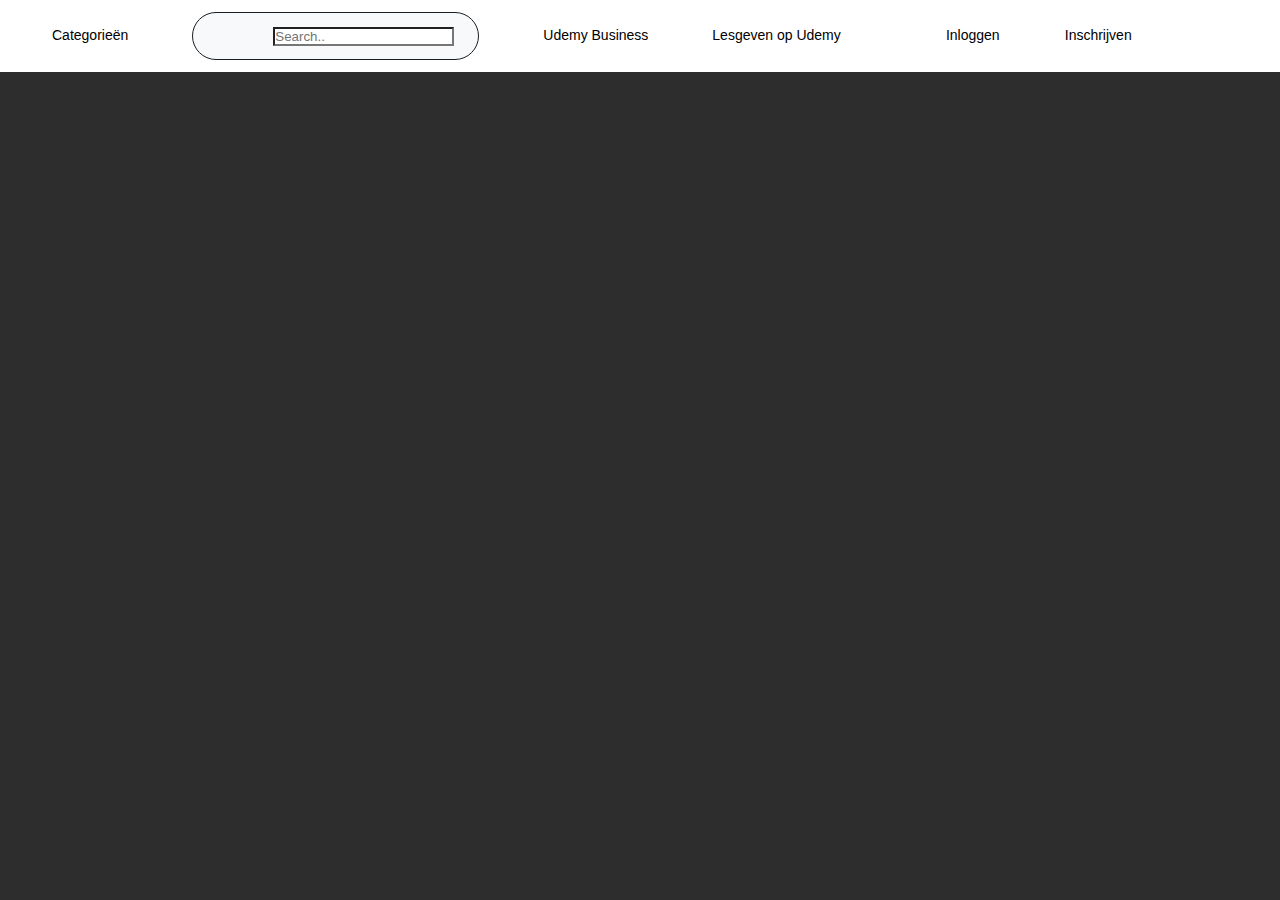
==== UDM/index.html @ 949468ee "update 2022" ====
<!DOCTYPE html>
<html lang="nl">

<head>
    <meta charset="UTF-8">
    <meta http-equiv="X-UA-Compatible" content="IE=edge">
    <meta name="viewport" content="width=device-width, initial-scale=1.0">
    <link rel="stylesheet" href="css/style.css">
    <script src="js/061ded24e3.js" defer></script>
    <title>UMD</title>
</head>

<body>
    <header class="header__main">
        <ul class="header__list">
            <li class="list__items">
                <img class="header__img" src="https://www.udemy.com/staticx/udemy/images/v7/logo-udemy.svg" alt="">
            </li>
            <li class="list__items">
                <button class="header__button">
                    <span class="button__text">Categorieën</span>
                </button>
            </li>
            <li class="list__items">
                <form class="header__zoekbalk" action="/courses/search/">
                    <button class="header__button" type="submit">
                        <i class="fa-solid fa-magnifying-glass header__icon"></i>
                    </button>
                    <input class="header__zoek" type="text" placeholder="Search..">
                </form>
            </li>
            <li class="list__items">
                <button class="header__button">
                    <span class="button__text">Udemy Business</span>
                </button>
            </li>
            <li class="list__items">
                <button class="header__button">
                    <span class="button__text">Lesgeven op Udemy</span>
                </button>
            </li>
            <li class="list__items">
                <i class="fa-solid fa-cart-shopping header__icon"></i>
            </li>
            <li class="list__items">
                <button class="header__button">
                    <span class="button__text">Inloggen</span>
                </button>
            </li>
            <li class="list__items">
                <button class="header__button">
                    <span class="button__text">Inschrijven</span>
                </button>
            </li>
            <li class="list__items">
                <i class="fa-solid fa-globe header__icon"></i>
            </li>
        </ul>
    </header>
</body>

</html>
---- UDM/css/style.css ----
*, *::before, *::after {
  margin: 0;
  padding: 0;
  box-sizing: border-box;
}

html {
  font-size: 62.5%; /* 1rem = 10px */
  scroll-behavior: smooth;
}

a, a:visited, a:link {
  color: #2d2d2d;
  text-decoration: none;
}

body {
  font-family: sans-serif;
  font-size: 2rem;
  background: #2d2d2d;
}

.header__main {
  background: #fff;
  height: 7.2rem;
  position: relative;
  display: flex;
}

.header__img {
  max-width: 100%;
  width: 35%;
  position: relative;
  display: flex;
  align-items: center;
  justify-content: center;
}

.header__list {
  display: flex;
  gap: 4rem;
  position: relative;
  align-items: center;
  justify-content: center;
}

.list__items {
  display: flex;
  align-items: center;
  justify-content: center;
}

.header__zoekbalk {
  display: flex;
  align-items: center;
  height: 100%;
  padding: 0 2.4rem 0 0;
  flex-grow: 1;
  height: 4.8rem;
  border: 1px solid #1c1d1f;
  border-radius: 9999px;
  background-color: #f7f9fa;
  margin: 0 1.2rem;
}

input:-webkit-autofill {
  background: #fff !important;
}

.header__zoek {
  -webkit-appearance: none;
}

.header__icon {
  font-size: 2rem;
  background-color: transparent;
}

.header__button {
  position: relative;
  align-items: center;
  border: none;
  cursor: pointer;
  display: inline-flex;
  min-width: 8rem;
  padding: 0 1.2rem;
  justify-content: center;
  user-select: none;
  -webkit-user-select: none;
  vertical-align: bottom;
  white-space: nowrap;
  background-color: transparent;
}

.button__text {
  font-weight: 400;
  line-height: 1.4;
  font-size: 1.4rem;
}

/*# sourceMappingURL=style.css.map */
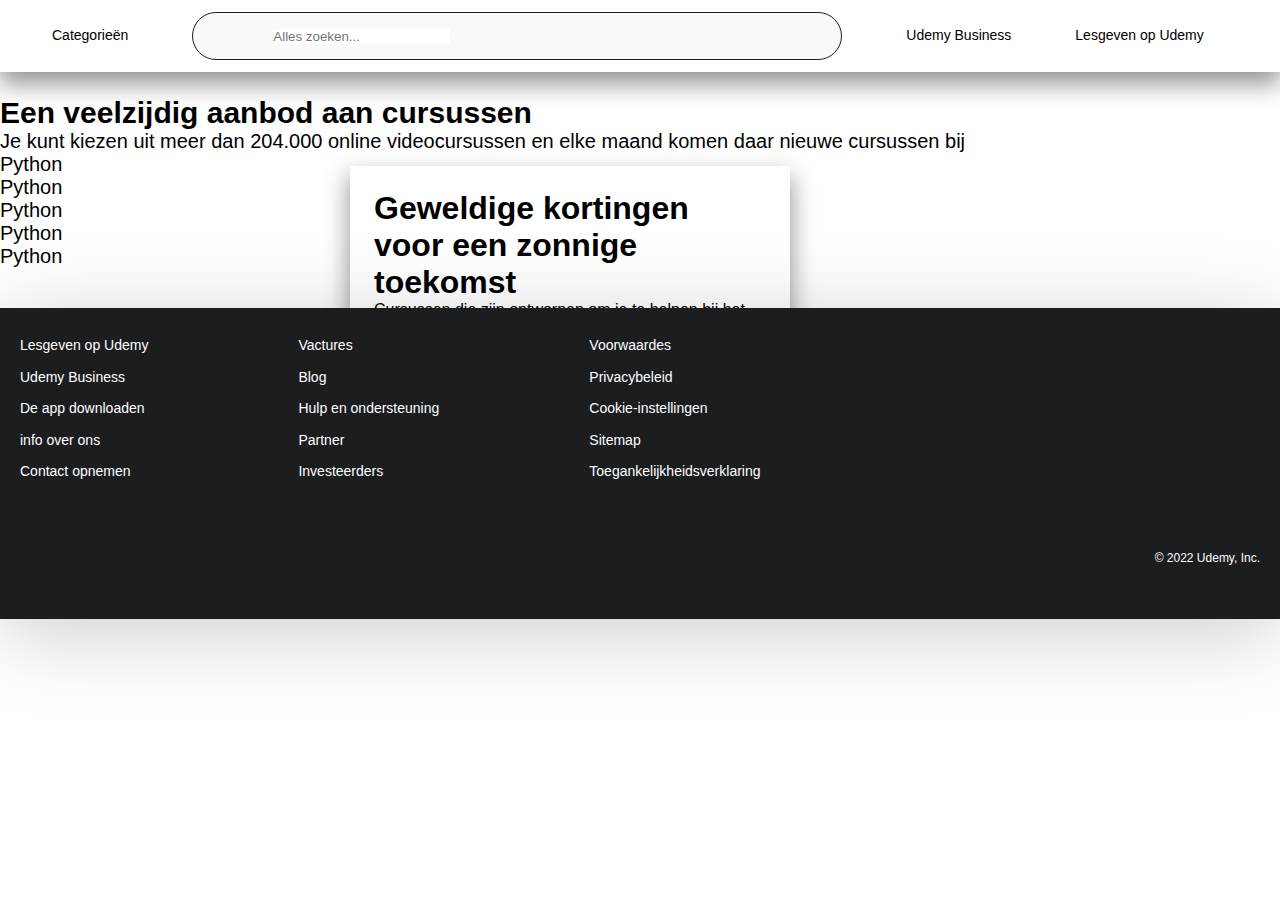
==== commit c57db97b: "udemy" ====
--- a/UDM/index.html
+++ b/UDM/index.html
@@ -26,7 +26,7 @@
                     <button class="header__button" type="submit">
                         <i class="fa-solid fa-magnifying-glass header__icon"></i>
                     </button>
-                    <input class="header__zoek" type="text" placeholder="Search..">
+                    <input class="header__zoek" type="text" placeholder="Alles zoeken...">
                 </form>
             </li>
             <li class="list__items">
@@ -42,21 +42,138 @@
             <li class="list__items">
                 <i class="fa-solid fa-cart-shopping header__icon"></i>
             </li>
-            <li class="list__items">
+            <li class="list__items header__inlog">
                 <button class="header__button">
                     <span class="button__text">Inloggen</span>
                 </button>
             </li>
-            <li class="list__items">
+            <li class="list__items header_inschrijven">
                 <button class="header__button">
-                    <span class="button__text">Inschrijven</span>
+                    <span class="button__text text_inschrijven">Inschrijven</span>
                 </button>
             </li>
-            <li class="list__items">
+            <li class="list__items globe-icon">
                 <i class="fa-solid fa-globe header__icon"></i>
             </li>
         </ul>
     </header>
+    <main>
+        <section class="banner__section">
+            <div class="banner__img">
+                <img src="https://img-b.udemycdn.com/notices/home_banner/image_udlite/1fc05773-1a95-442a-905c-3bb7ee38b79d.jpg" alt="">
+            </div>
+            <div class="banner__content">
+                <h1 class="banner__title">
+                    Geweldige kortingen voor een zonnige toekomst
+                </h1>
+                <p class="banner__text">
+                    Cursussen die zijn ontworpen om je te helpen bij het bereiken van je doelen met korting. Meld je tot en met morgen aan voor speciale aanbiedingen.
+                </p>
+            </div>
+        </section>
+        <section class="content__box">
+            <h2 class="content__title">Een veelzijdig aanbod aan cursussen</h2>
+            <p class="content__text">Je kunt kiezen uit meer dan 204.000 online videocursussen en elke maand komen daar nieuwe cursussen bij</p>
+            <ul class="skils__bar">
+                <li class="skil__item">Python</li>
+                <li class="skil__item">Python</li>
+                <li class="skil__item">Python</li>
+                <li class="skil__item">Python</li>
+                <li class="skil__item">Python</li>
+            </ul>
+        </section>
+    </main>
+    <footer>
+        <div class="footer__lijst-1">
+            <ul class="footer__list">
+                <li class="footer__item">
+                    <a class="footer__button" href="">
+                        <span>Lesgeven op Udemy</span>
+                    </a>
+                </li>
+                <li class="footer__item">
+                    <a class="footer__button" href="">
+                        <span>Udemy Business</span>
+                    </a>
+                </li>
+                <li class="footer__item">
+                    <a class="footer__button" href="">
+                        <span>De app downloaden</span>
+                    </a>
+                </li>
+                <li class="footer__item">
+                    <a class="footer__button" href="">
+                        <span>info over ons</span>
+                    </a>
+                </li>
+                <li class="footer__item">
+                    <a class="footer__button" href="">
+                        <span>Contact opnemen</span>
+                    </a>
+                </li>
+            </ul>
+            <ul class="footer__list">
+                <li class="footer__item">
+                    <a class="footer__button" href="">
+                        <span>Vactures</span>
+                    </a>
+                </li>
+                <li class="footer__item">
+                    <a class="footer__button" href="">
+                        <span>Blog</span>
+                    </a>
+                </li>
+                <li class="footer__item">
+                    <a class="footer__button" href="">
+                        <span>Hulp en ondersteuning</span>
+                    </a>
+                </li>
+                <li class="footer__item">
+                    <a class="footer__button" href="">
+                        <span>Partner</span>
+                    </a>
+                </li>
+                <li class="footer__item">
+                    <a class="footer__button" href="">
+                        <span>Investeerders</span>
+                    </a>
+                </li>
+            </ul>
+            <ul class="footer__list">
+                <li class="footer__item">
+                    <a class="footer__button" href="">
+                        <span>Voorwaardes</span>
+                    </a>
+                </li>
+                <li class="footer__item">
+                    <a class="footer__button" href="">
+                        <span>Privacybeleid</span>
+                    </a>
+                </li>
+                <li class="footer__item">
+                    <a class="footer__button" href="">
+                        <span>Cookie-instellingen</span>
+                    </a>
+                </li>
+                <li class="footer__item">
+                    <a class="footer__button" href="">
+                        <span>Sitemap</span>
+                    </a>
+                </li>
+                <li class="footer__item">
+                    <a class="footer__button" href="">
+                        <span>Toegankelijkheidsverklaring</span>
+                    </a>
+                </li>
+            </ul>
+        </div>
+        <div class="footer__credits">
+            <a class="footer__logo" href="https://www.udemy.com/">
+                <img src="https://www.udemy.com/staticx/udemy/images/v7/logo-udemy-inverted.svg" alt="">
+            </a>
+            <h4 class="footer__h4">© 2022 Udemy, Inc.</h4>
+        </div>
+    </footer>
 </body>
 
 </html>--- a/UDM/css/style.css
+++ b/UDM/css/style.css
@@ -7,17 +7,23 @@
 html {
   font-size: 62.5%; /* 1rem = 10px */
   scroll-behavior: smooth;
+  touch-action: manipulation;
 }
 
 a, a:visited, a:link {
-  color: #2d2d2d;
+  color: #1c1d1f;
   text-decoration: none;
 }
 
 body {
   font-family: sans-serif;
   font-size: 2rem;
-  background: #2d2d2d;
+  background: #fff;
+  display: flex;
+  min-height: 100vh;
+  flex-direction: column;
+  min-width: 60rem;
+  z-index: -200;
 }
 
 .header__main {
@@ -25,6 +31,7 @@
   height: 7.2rem;
   position: relative;
   display: flex;
+  box-shadow: 0px 11px 23px 1px rgba(0, 0, 0, 0.42);
 }
 
 .header__img {
@@ -48,6 +55,12 @@
   display: flex;
   align-items: center;
   justify-content: center;
+  transition: 0.3s;
+}
+
+.list__items:hover, .button__text:hover {
+  color: #5624d0;
+  cursor: pointer;
 }
 
 .header__zoekbalk {
@@ -61,14 +74,17 @@
   border-radius: 9999px;
   background-color: #f7f9fa;
   margin: 0 1.2rem;
+  width: 65rem;
 }
 
 input:-webkit-autofill {
   background: #fff !important;
 }
 
-.header__zoek {
+.header__zoek, input:focus {
   -webkit-appearance: none;
+  border: none;
+  outline: none;
 }
 
 .header__icon {
@@ -90,12 +106,155 @@
   vertical-align: bottom;
   white-space: nowrap;
   background-color: transparent;
+  height: 4rem;
 }
 
 .button__text {
   font-weight: 400;
   line-height: 1.4;
   font-size: 1.4rem;
+  transition: 0.3s;
+}
+
+.header__inlog {
+  color: #1c1d1f;
+  background-color: transparent;
+  border: 1px solid #1c1d1f;
+}
+
+.header_inschrijven {
+  background-color: #1c1d1f;
+  color: white;
+}
+
+.text_inschrijven {
+  color: #f7f9fa;
+}
+
+.globe-icon {
+  color: #1c1d1f;
+  background-color: transparent;
+  border: 1px solid #1c1d1f;
+  height: 4rem;
+  padding: 0 1rem;
+  width: 4rem;
+  margin-right: 4rem;
+}
+
+.banner__section {
+  display: flex;
+  justify-content: center;
+  align-items: center;
+  margin: 0 auto;
+  position: relative;
+  width: 100%;
+  margin-bottom: 2.4rem;
+  z-index: -10;
+}
+
+.banner__img {
+  display: flex;
+  justify-content: center;
+  align-items: center;
+  width: 100vw;
+  height: auto;
+  object-fit: contain;
+  object-position: initial;
+}
+
+img {
+  display: flex;
+  justify-content: center;
+  align-items: center;
+}
+
+.banner__content {
+  z-index: 10;
+  position: absolute;
+  box-shadow: 0px 11px 23px 1px rgba(0, 0, 0, 0.42);
+  padding: 2.4rem;
+  left: 35rem;
+  top: 9.4rem;
+  max-width: 44rem;
+  display: flex;
+  flex-direction: column;
+  background: #fff;
+  width: 100vw;
+}
+
+.banner__title {
+  font-size: 3.2rem;
+}
+
+.banner__text {
+  font-size: 1.6rem;
+}
+
+footer {
+  background-color: #1c1d1f;
+  padding: 2rem;
+  flex-direction: column;
+  display: flex;
+  z-index: 1000;
+  opacity: 1;
+  max-width: 100%;
+  margin-top: 4rem;
+  min-height: 32vh;
+  box-shadow: 0 1.4rem 8rem rgba(0, 0, 0, 0.2);
+}
+
+.footer__credits {
+  display: flex;
+  justify-content: space-between;
+  align-items: center;
+  padding: 6.4rem 0 3.2rem;
+}
+
+.footer__logo {
+  width: 5%;
+  position: relative;
+  display: flex;
+  align-items: center;
+  justify-content: center;
+}
+
+.footer__h4 {
+  font-weight: 400;
+  line-height: 1.4;
+  font-size: 1.2rem;
+  color: #fff;
+}
+
+.footer__lijst-1 {
+  color: #fff;
+  display: flex;
+  gap: 15rem;
+}
+
+.footer__list {
+  list-style: none;
+}
+
+.footer__item {
+  justify-content: flex-start;
+  text-align: left;
+  width: 100%;
+  padding: 0.4rem 0;
+  color: #1c1d1f;
+}
+
+.footer__button > span {
+  color: #fff;
+  font-weight: 400;
+  line-height: 1.4;
+  font-size: 1.4rem;
+  z-index: 10000;
+  transition: 0.5s;
+}
+
+span:hover {
+  color: #5624d0;
+  cursor: pointer;
 }
 
 /*# sourceMappingURL=style.css.map */
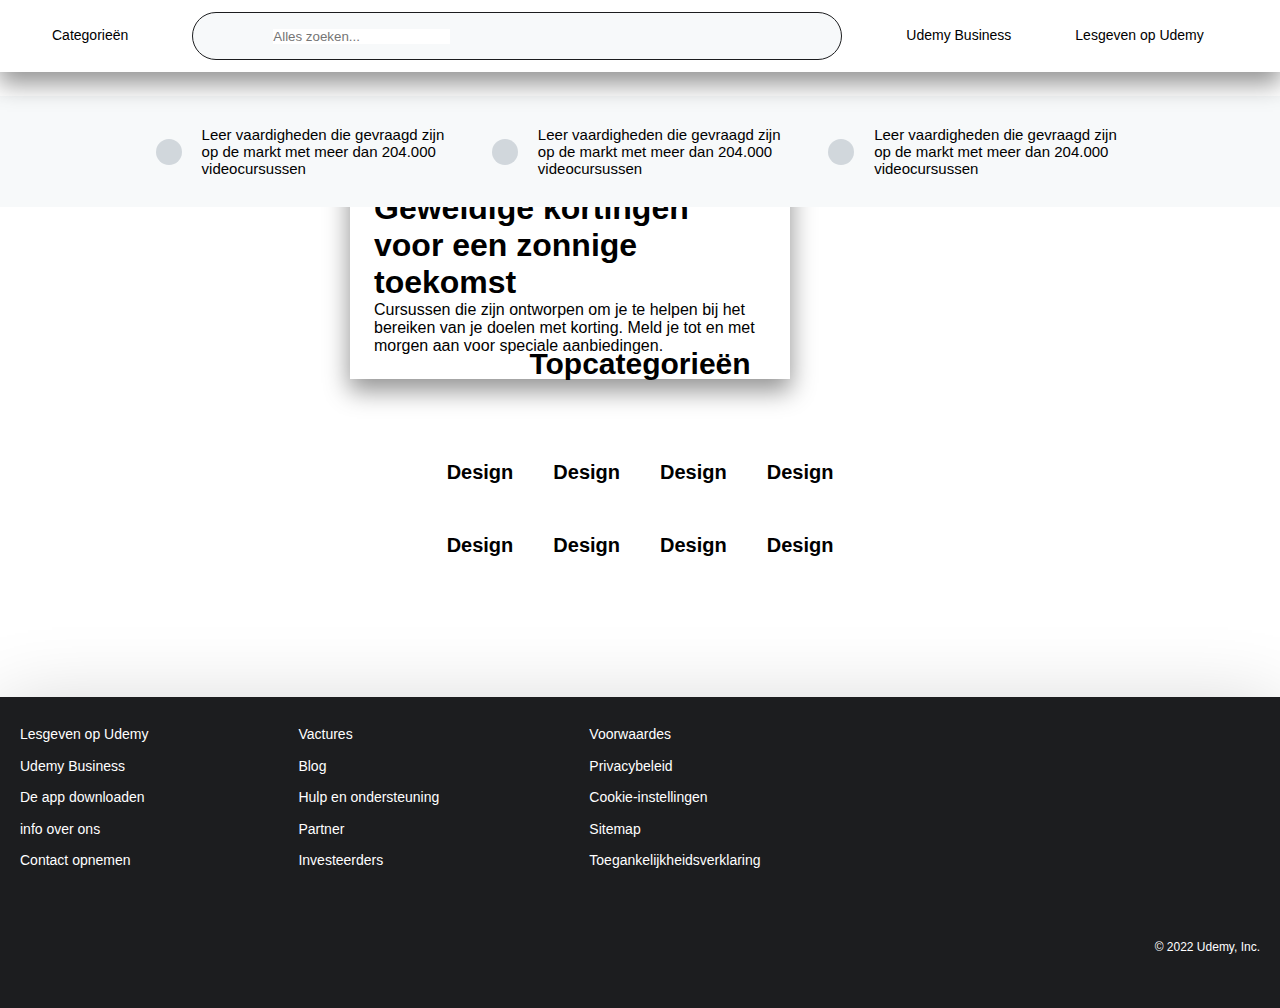
==== commit 8fc4a039: "update css 2022" ====
--- a/UDM/index.html
+++ b/UDM/index.html
@@ -72,14 +72,49 @@
             </div>
         </section>
         <section class="content__box">
-            <h2 class="content__title">Een veelzijdig aanbod aan cursussen</h2>
-            <p class="content__text">Je kunt kiezen uit meer dan 204.000 online videocursussen en elke maand komen daar nieuwe cursussen bij</p>
             <ul class="skils__bar">
-                <li class="skil__item">Python</li>
-                <li class="skil__item">Python</li>
-                <li class="skil__item">Python</li>
-                <li class="skil__item">Python</li>
-                <li class="skil__item">Python</li>
+                <li class="skil__item"> <i class="fa-solid fa-square-caret-right skil__icon"></i> <p class="skil__text">Leer vaardigheden die gevraagd zijn op de markt met meer dan 204.000 videocursussen</p> </li>
+                <li class="skil__item"> <i class="fa-solid fa-star skil__icon"></i> <p class="skil__text">Leer vaardigheden die gevraagd zijn op de markt met meer dan 204.000 videocursussen</p> </li>
+                <li class="skil__item"> <i class="fa-solid fa-infinity skil__icon"></i> <p class="skil__text">Leer vaardigheden die gevraagd zijn op de markt met meer dan 204.000 videocursussen</p> </li>
+            </ul>
+        </section>
+        <section class="cato__box">
+            <h2 class="cato__title">Topcategorieën</h2>
+            <ul class="cato__list">
+                <li class="cato__item">
+                    <img src="https://s.udemycdn.com/home/top-categories/lohp-category-design-v2.jpg" alt="">
+                    <p class="cato__des">Design</p>
+                </li>
+                <li class="cato__item">
+                    <img src="https://s.udemycdn.com/home/top-categories/lohp-category-design-v2.jpg" alt="">
+                    <p class="cato__des">Design</p>
+                </li>
+                <li class="cato__item">
+                    <img src="https://s.udemycdn.com/home/top-categories/lohp-category-design-v2.jpg" alt="">
+                    <p class="cato__des">Design</p>
+                </li>
+                <li class="cato__item">
+                    <img src="https://s.udemycdn.com/home/top-categories/lohp-category-design-v2.jpg" alt="">
+                    <p class="cato__des">Design</p>
+                </li>
+            </ul>
+            <ul class="cato__list">
+                <li class="cato__item">
+                    <img src="https://s.udemycdn.com/home/top-categories/lohp-category-design-v2.jpg" alt="">
+                    <p class="cato__des">Design</p>
+                </li>
+                <li class="cato__item">
+                    <img src="https://s.udemycdn.com/home/top-categories/lohp-category-design-v2.jpg" alt="">
+                    <p class="cato__des">Design</p>
+                </li>
+                <li class="cato__item">
+                    <img src="https://s.udemycdn.com/home/top-categories/lohp-category-design-v2.jpg" alt="">
+                    <p class="cato__des">Design</p>
+                </li>
+                <li class="cato__item">
+                    <img src="https://s.udemycdn.com/home/top-categories/lohp-category-design-v2.jpg" alt="">
+                    <p class="cato__des">Design</p>
+                </li>
             </ul>
         </section>
     </main>
--- a/UDM/css/style.css
+++ b/UDM/css/style.css
@@ -190,6 +190,71 @@
   font-size: 1.6rem;
 }
 
+.content__box {
+  display: flex;
+  justify-content: center;
+  align-items: center;
+  background: #f7f9fa;
+  padding: 3rem;
+}
+
+.skils__bar {
+  display: flex;
+  flex-wrap: wrap;
+  list-style: none;
+  gap: 4rem;
+}
+
+.skil__item {
+  display: flex;
+  flex-direction: row;
+  align-items: center;
+  flex-wrap: nowrap;
+  gap: 2rem;
+}
+
+.skil__text {
+  width: 30ch;
+  font-size: 1.5rem;
+}
+
+.skil__icon {
+  font-size: 2rem;
+  background: #d1d7dc;
+  padding: 1.3rem;
+  border-radius: 3rem;
+}
+
+.cato__box {
+  margin-top: 4rem;
+  padding: 10rem;
+  display: flex;
+  align-items: center;
+  flex-direction: column;
+}
+
+.cato__title {
+  display: flex;
+  justify-content: start;
+  margin-bottom: 3rem;
+  align-items: flex-start;
+  text-align: left !important;
+}
+
+.cato__list {
+  margin-top: 4rem;
+  list-style: none;
+  display: flex;
+  justify-content: start;
+  align-items: flex-end;
+  gap: 4rem;
+}
+
+.cato__des {
+  margin-top: 1rem;
+  font-weight: 700;
+}
+
 footer {
   background-color: #1c1d1f;
   padding: 2rem;
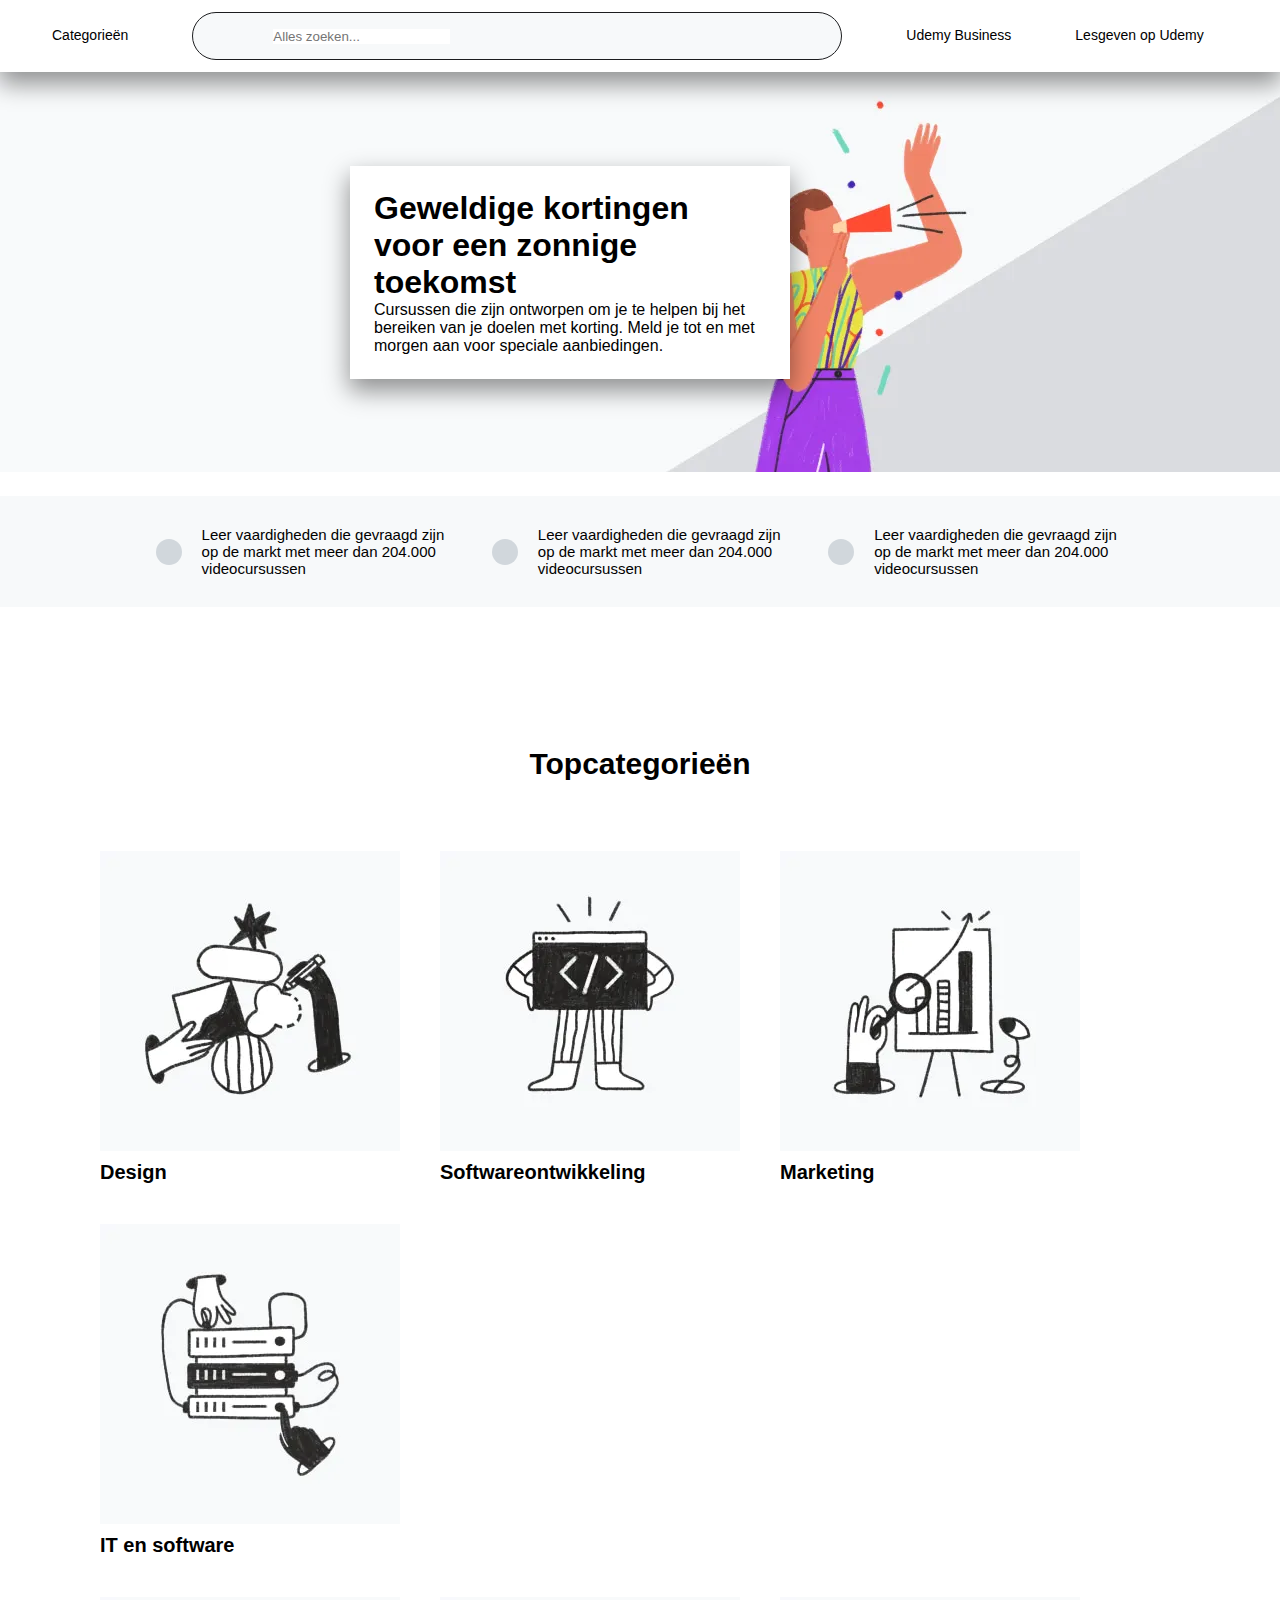
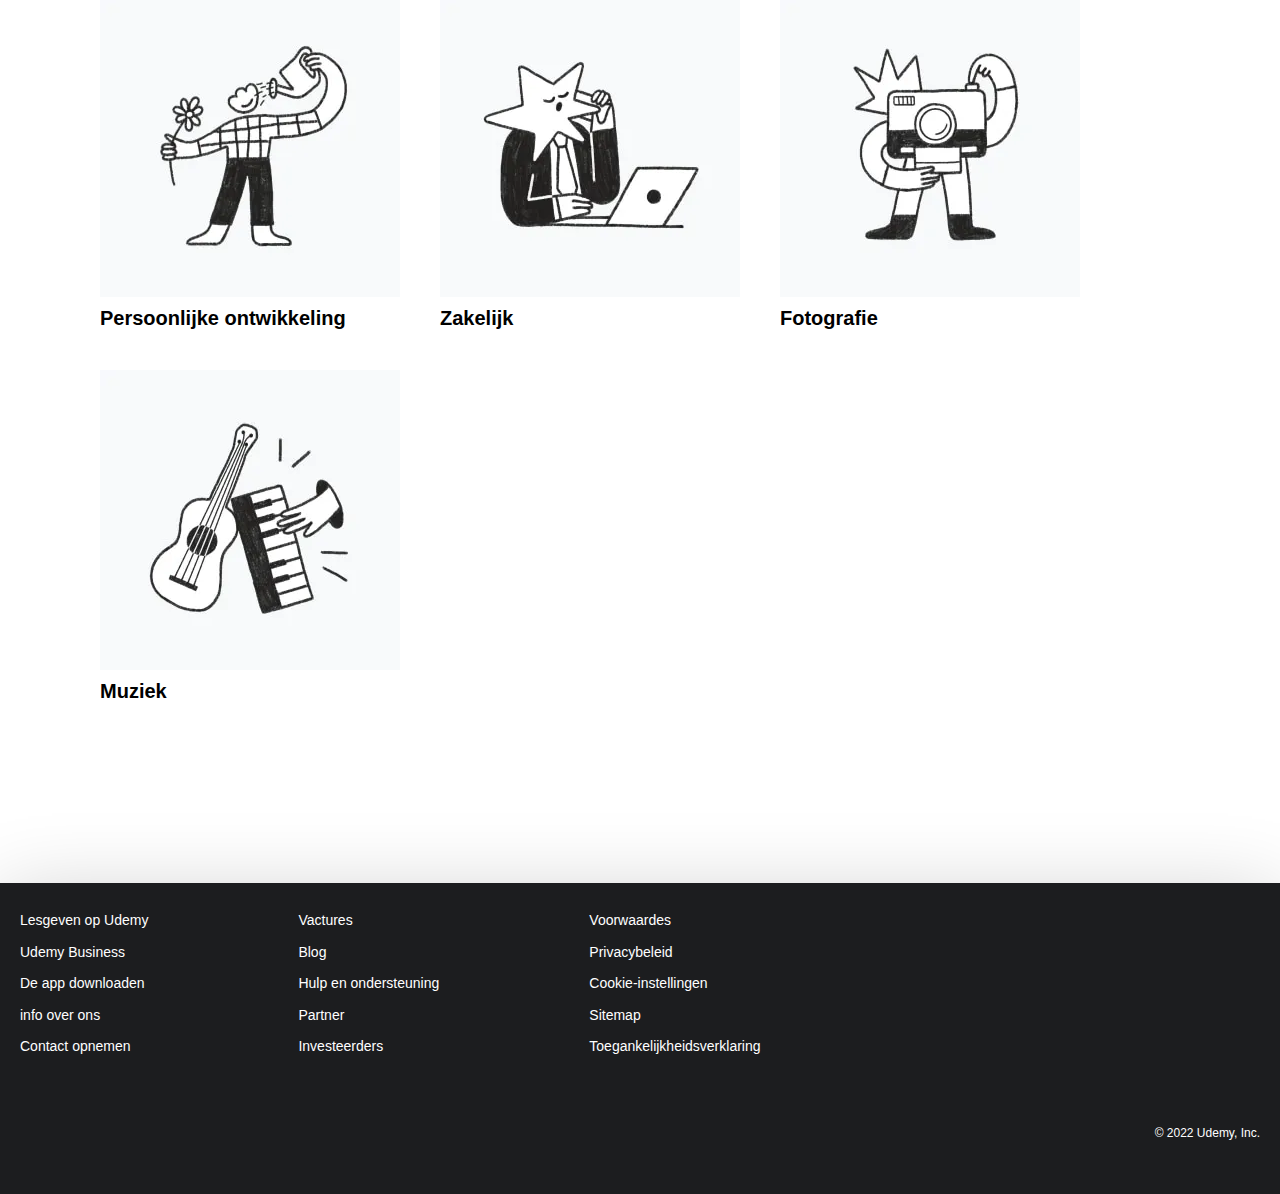
==== commit 7c96e31d: "update css 2022" ====
--- a/UDM/index.html
+++ b/UDM/index.html
@@ -60,7 +60,7 @@
     <main>
         <section class="banner__section">
             <div class="banner__img">
-                <img src="https://img-b.udemycdn.com/notices/home_banner/image_udlite/1fc05773-1a95-442a-905c-3bb7ee38b79d.jpg" alt="">
+                <img src="./img/header_1.webp" alt="">
             </div>
             <div class="banner__content">
                 <h1 class="banner__title">
@@ -82,38 +82,38 @@
             <h2 class="cato__title">Topcategorieën</h2>
             <ul class="cato__list">
                 <li class="cato__item">
-                    <img src="https://s.udemycdn.com/home/top-categories/lohp-category-design-v2.jpg" alt="">
+                    <img src="./img/cato_1.webp" alt="">
                     <p class="cato__des">Design</p>
                 </li>
                 <li class="cato__item">
-                    <img src="https://s.udemycdn.com/home/top-categories/lohp-category-design-v2.jpg" alt="">
-                    <p class="cato__des">Design</p>
-                </li>
-                <li class="cato__item">
-                    <img src="https://s.udemycdn.com/home/top-categories/lohp-category-design-v2.jpg" alt="">
-                    <p class="cato__des">Design</p>
-                </li>
-                <li class="cato__item">
-                    <img src="https://s.udemycdn.com/home/top-categories/lohp-category-design-v2.jpg" alt="">
-                    <p class="cato__des">Design</p>
+                    <img src="./img/cato_2.webp" alt="">
+                    <p class="cato__des">Softwareontwikkeling</p>
+                </li>
+                <li class="cato__item">
+                    <img src="./img/cato_3.webp" alt="">
+                    <p class="cato__des">Marketing</p>
+                </li>
+                <li class="cato__item">
+                    <img src="./img/cato_4.webp" alt="">
+                    <p class="cato__des">IT en software</p>
                 </li>
             </ul>
             <ul class="cato__list">
                 <li class="cato__item">
-                    <img src="https://s.udemycdn.com/home/top-categories/lohp-category-design-v2.jpg" alt="">
-                    <p class="cato__des">Design</p>
-                </li>
-                <li class="cato__item">
-                    <img src="https://s.udemycdn.com/home/top-categories/lohp-category-design-v2.jpg" alt="">
-                    <p class="cato__des">Design</p>
-                </li>
-                <li class="cato__item">
-                    <img src="https://s.udemycdn.com/home/top-categories/lohp-category-design-v2.jpg" alt="">
-                    <p class="cato__des">Design</p>
-                </li>
-                <li class="cato__item">
-                    <img src="https://s.udemycdn.com/home/top-categories/lohp-category-design-v2.jpg" alt="">
-                    <p class="cato__des">Design</p>
+                    <img src="./img/cato_5.webp" alt="">
+                    <p class="cato__des">Persoonlijke ontwikkeling</p>
+                </li>
+                <li class="cato__item">
+                    <img src="./img/cato_6.webp" alt="">
+                    <p class="cato__des">Zakelijk</p>
+                </li>
+                <li class="cato__item">
+                    <img src="./img/cato_7.webp" alt="">
+                    <p class="cato__des">Fotografie</p>
+                </li>
+                <li class="cato__item">
+                    <img src="./img/cato_8.webp" alt="">
+                    <p class="cato__des">Muziek</p>
                 </li>
             </ul>
         </section>
--- a/UDM/css/style.css
+++ b/UDM/css/style.css
@@ -231,6 +231,9 @@
   display: flex;
   align-items: center;
   flex-direction: column;
+  justify-content: center;
+  flex-wrap: wrap;
+  margin-bottom: 4rem;
 }
 
 .cato__title {
@@ -247,6 +250,7 @@
   display: flex;
   justify-content: start;
   align-items: flex-end;
+  flex-wrap: wrap;
   gap: 4rem;
 }
 
